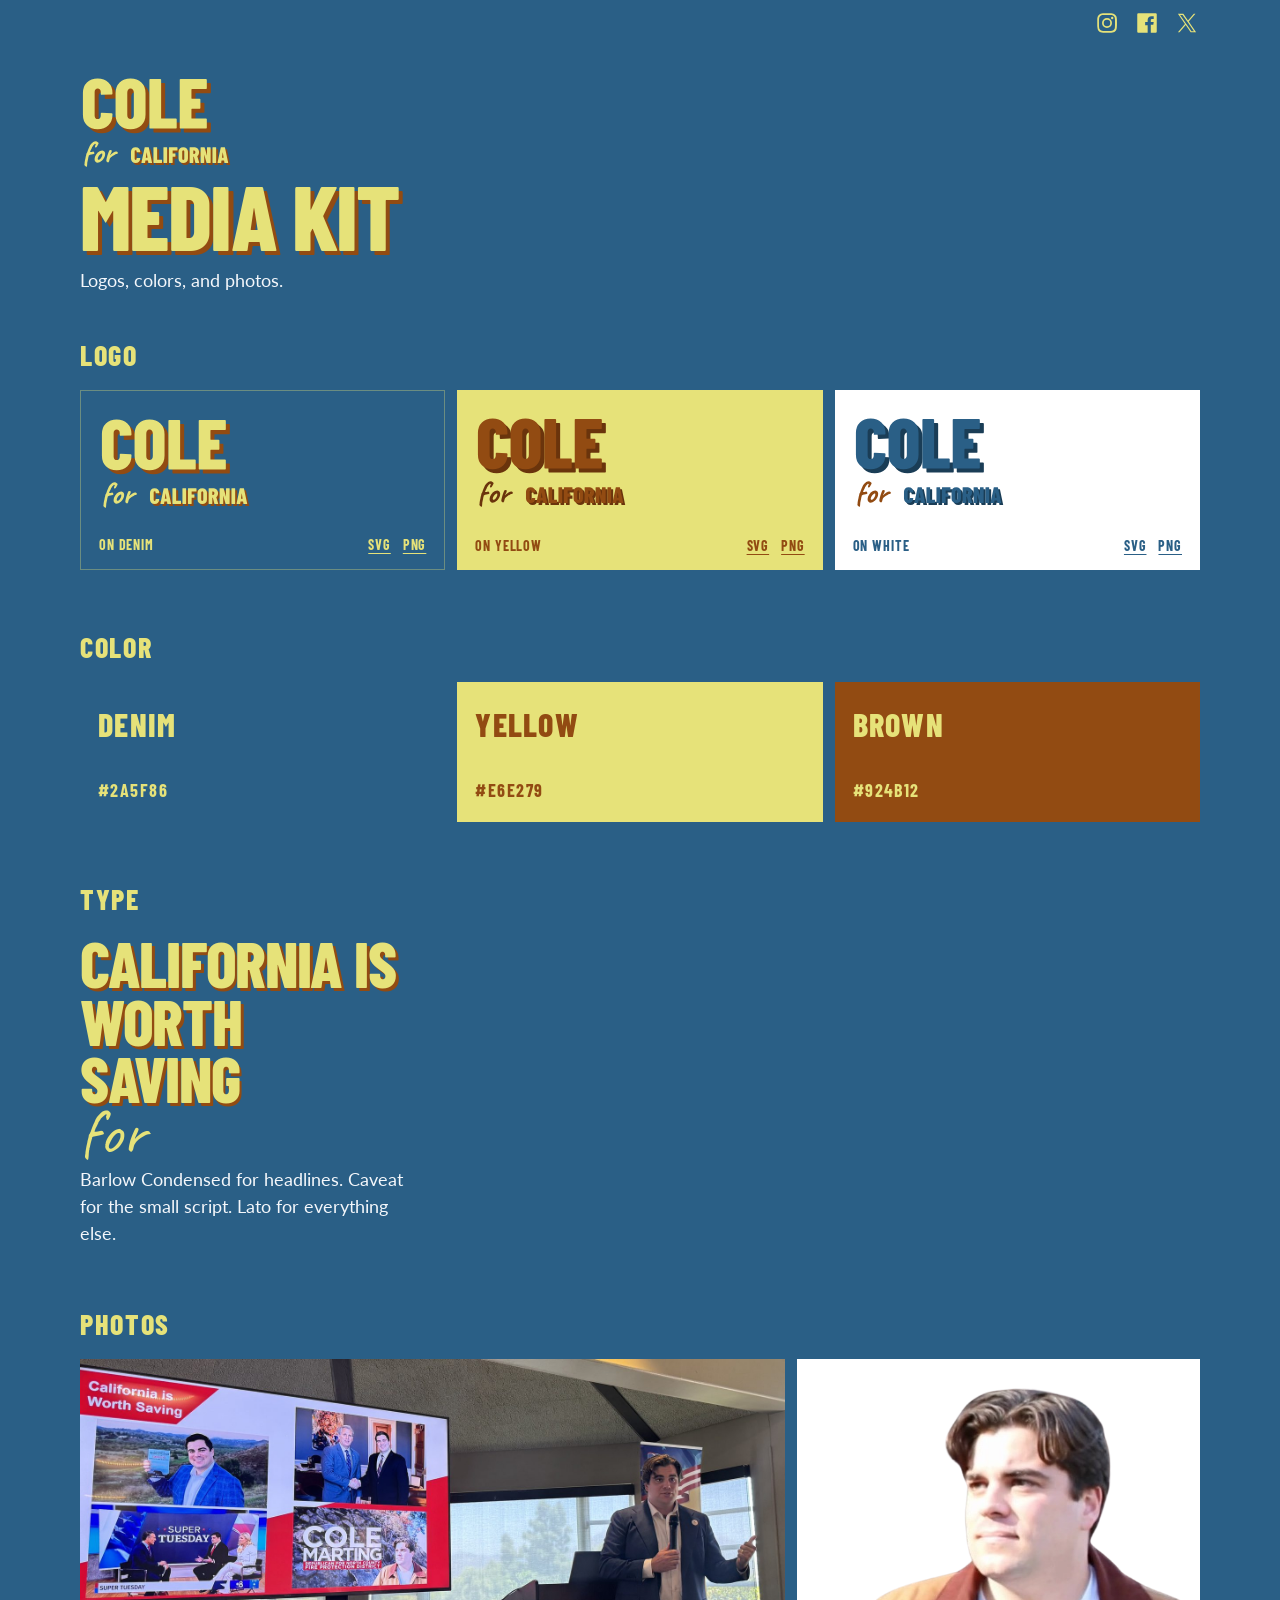
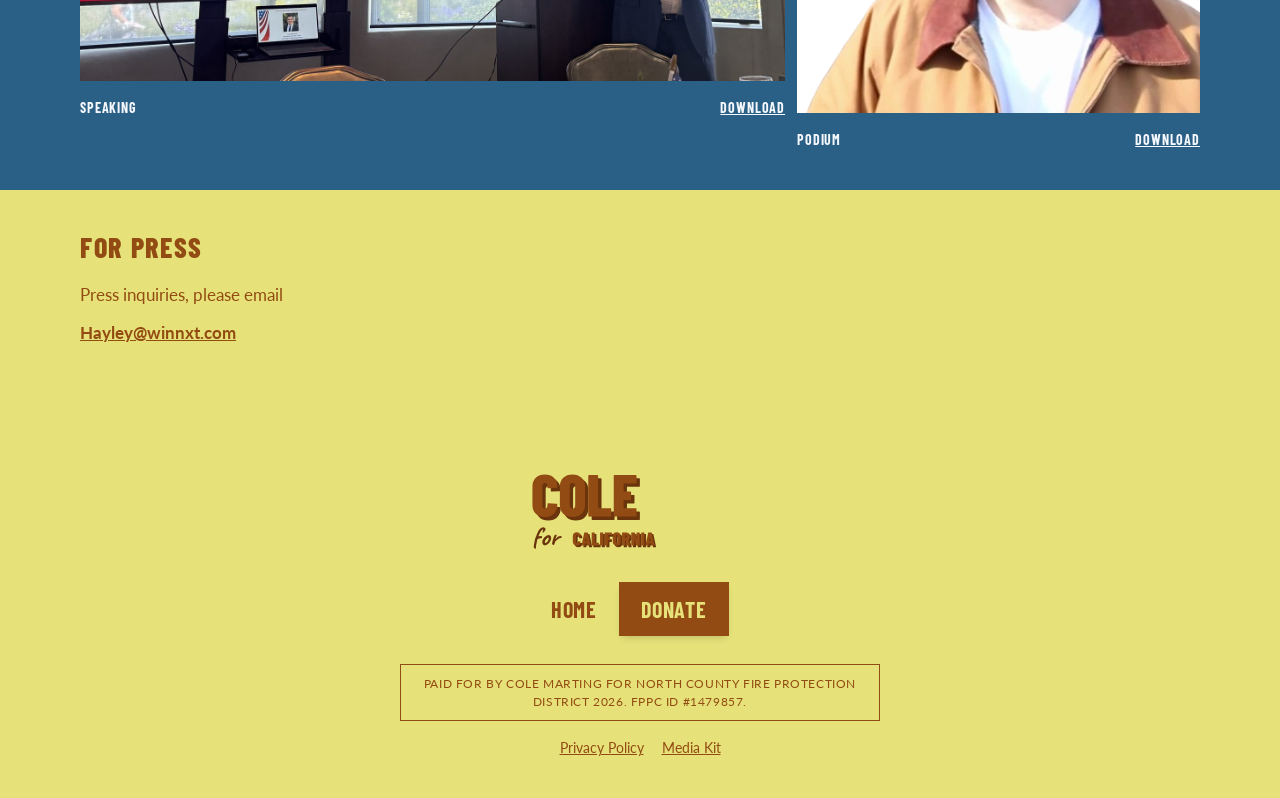
==== media.html @ 550438ad "Publish the post-cycle site. Static pages for GitHub Pages: denim, yellow, and brown, media kit with" ====
<!DOCTYPE html>
<html lang="en">
<head>
  <meta charset="utf-8">
  <meta name="viewport" content="width=device-width, initial-scale=1">
  <title>Media kit — Cole for California</title>
  <meta name="description" content="Stay in touch with Cole Marting and support the work in North County.">
  <meta name="theme-color" content="#2a5f86">
  <link rel="preconnect" href="https://fonts.googleapis.com">
  <link rel="preconnect" href="https://fonts.gstatic.com" crossorigin>
  <link rel="stylesheet" href="https://fonts.googleapis.com/css2?family=Barlow+Condensed:wght@600;700;800&family=Caveat:wght@600;700&family=Lato:wght@400;700&display=swap">
  <link rel="stylesheet" href="styles.css">
</head>
<body>
<div class="shell"><div class="content" id="content">
<nav class="topbar" aria-label="Social">
  <div class="topbar__inner container">
    <ul class="smnav">
      <li><a href="https://www.instagram.com/voteformarting/" target="_blank" rel="noreferrer noopener"><span class="sr-only">Instagram</span><svg viewBox="0 0 24 24" width="26" height="26" aria-hidden="true"><path d="M12 4.6c2.4 0 2.7 0 3.6.1.9 0 1.4.2 1.7.3.4.2.7.4 1 .7.3.3.5.6.7 1 .1.3.3.8.3 1.7.1.9.1 1.2.1 3.6s0 2.7-.1 3.6c0 .9-.2 1.4-.3 1.7-.2.4-.4.7-.7 1-.3.3-.6.5-1 .7-.3.1-.8.3-1.7.3-.9.1-1.2.1-3.6.1s-2.7 0-3.6-.1c-.9 0-1.4-.2-1.7-.3-.4-.2-.7-.4-1-.7-.3-.3-.5-.6-.7-1-.1-.3-.3-.8-.3-1.7C4.6 14.7 4.6 14.4 4.6 12s0-2.7.1-3.6c0-.9.2-1.4.3-1.7.2-.4.4-.7.7-1 .3-.3.6-.5 1-.7.3-.1.8-.3 1.7-.3.9-.1 1.2-.1 3.6-.1M12 3c-2.4 0-2.8 0-3.7.1-1 .1-1.6.2-2.2.4-.6.2-1.1.6-1.6 1.1-.5.5-.9 1-1.1 1.6-.2.6-.4 1.2-.4 2.2C3 9.2 3 9.6 3 12s0 2.8.1 3.7c.1 1 .2 1.6.4 2.2.2.6.6 1.1 1.1 1.6.5.5 1 .9 1.6 1.1.6.2 1.2.4 2.2.4 1 .1 1.3.1 3.7.1s2.8 0 3.7-.1c1-.1 1.6-.2 2.2-.4.6-.2 1.1-.6 1.6-1.1.5-.5.9-1 1.1-1.6.2-.6.4-1.2.4-2.2.1-1 .1-1.3.1-3.7s0-2.8-.1-3.7c-.1-1-.2-1.6-.4-2.2-.2-.6-.6-1.1-1.1-1.6-.5-.5-1-.9-1.6-1.1-.6-.2-1.2-.4-2.2-.4C14.8 3 14.4 3 12 3zm0 4.4A4.6 4.6 0 1 0 16.6 12 4.6 4.6 0 0 0 12 7.4zm0 7.6A3 3 0 1 1 15 12a3 3 0 0 1-3 3zm4.8-8.7a1.1 1.1 0 1 0 1.1 1.1 1.1 1.1 0 0 0-1.1-1.1z"/></svg></a></li>
      <li><a href="https://www.facebook.com/people/Cole-Marting-for-North-County-Fire-Protection-District/61575979709288/" target="_blank" rel="noreferrer noopener"><span class="sr-only">Facebook</span><svg viewBox="0 0 24 24" width="26" height="26" aria-hidden="true"><path d="M20 3H4a1 1 0 0 0-1 1v16a1 1 0 0 0 1 1h8.6v-7h-2.3V11h2.3V9.3c0-2.3 1.4-3.6 3.5-3.6.9 0 1.8.1 2.1.1v2.4h-1.4c-1.1 0-1.3.5-1.3 1.3V11h2.7l-.4 2.7h-2.3V21H20a1 1 0 0 0 1-1V4a1 1 0 0 0-1-1z"/></svg></a></li>
      <li><a href="https://x.com/cole_marting" target="_blank" rel="noreferrer noopener"><span class="sr-only">X</span><svg viewBox="0 0 24 24" width="26" height="26" aria-hidden="true"><path d="m13.6 10.7 6.2-7.3h-1.5l-5.4 6.3-4.3-6.2h-5l6.5 9.5-6.5 7.6h1.5l5.7-6.7 4.6 6.7h5l-6.8-9.9zm-2 2.4-.7-.9-5.3-7.6h2.3l4.3 6.1.7.9 5.5 7.9h-2.3l-4.5-6.4z"/></svg></a></li>
    </ul>
  </div>
</nav>
<header class="mainhed"><div class="container"><a href="index.html"><img class="wordmark" src="logos/cole-on-denim.svg" alt="Cole for California"></a></div></header>
<main class="kit">
  <div class="container kit__intro">
    <h1>Media kit</h1>
    <p>Logos, colors, and photos.</p>
  </div>
  <section class="container kit__block" aria-labelledby="kit-logos">
    <h2 id="kit-logos">Logo</h2>
    <div class="kit__locks">
      <figure class="kit__lock kit__lock--blue">
        <img class="wordmark" src="logos/cole-on-denim.svg" alt="Cole for California">
        <figcaption>On denim<span class="kit__dl"><a href="logos/cole-on-denim.svg" download>SVG</a><a href="logos/cole-on-denim.png" download>PNG</a></span></figcaption>
      </figure>
      <figure class="kit__lock kit__lock--yellow">
        <img class="wordmark" src="logos/cole-on-yellow.svg" alt="Cole for California">
        <figcaption>On yellow<span class="kit__dl"><a href="logos/cole-on-yellow.svg" download>SVG</a><a href="logos/cole-on-yellow.png" download>PNG</a></span></figcaption>
      </figure>
      <figure class="kit__lock kit__lock--white">
        <img class="wordmark" src="logos/cole-on-white.svg" alt="Cole for California">
        <figcaption>On white<span class="kit__dl"><a href="logos/cole-on-white.svg" download>SVG</a><a href="logos/cole-on-white.png" download>PNG</a></span></figcaption>
      </figure>
    </div>
  </section>
  <section class="container kit__block" aria-labelledby="kit-colors">
    <h2 id="kit-colors">Color</h2>
    <div class="kit__swatches">
      <div class="kit__swatch" style="background:#2A5F86;color:#E6E279"><strong>Denim</strong><span>#2A5F86</span></div>
      <div class="kit__swatch" style="background:#E6E279;color:#924B12"><strong>Yellow</strong><span>#E6E279</span></div>
      <div class="kit__swatch" style="background:#924B12;color:#E6E279"><strong>Brown</strong><span>#924B12</span></div>
    </div>
  </section>
  <section class="container kit__block" aria-labelledby="kit-type">
    <h2 id="kit-type">Type</h2>
    <div class="kit__type">
      <p class="kit__display">California Is Worth Saving</p>
      <p class="kit__script">for</p>
      <p class="kit__body">Barlow Condensed for headlines. Caveat for the small script. Lato for everything else.</p>
    </div>
  </section>
  <section class="container kit__block" aria-labelledby="kit-photos">
    <h2 id="kit-photos">Photos</h2>
    <div class="kit__photos">
      <figure>
        <img src="cole-speaking.jpg" alt="Cole Marting speaking beside a screen that reads California is Worth Saving" width="1600" height="730">
        <figcaption>Speaking<a href="cole-speaking.jpg" download>Download</a></figcaption>
      </figure>
      <figure>
        <img src="cole-headshot.png" alt="Cole Marting at a podium">
        <figcaption>Podium<a href="cole-headshot.png" download>Download</a></figcaption>
      </figure>
    </div>
  </section>
  <section class="kit__note" aria-labelledby="kit-press">
    <div class="container">
      <h2 id="kit-press">For press</h2>
      <p>Press inquiries, please email</p>
      <p><a href="mailto:Hayley@winnxt.com">Hayley@winnxt.com</a></p>
    </div>
  </section>
</main>

<footer class="ftr">
  <div class="container">
    <div class="ftr__logo"><a href="index.html"><img class="wordmark" src="logos/cole-on-yellow.svg" alt="Cole for California"></a></div>
    <nav class="ftnav" aria-label="Footer">
      <a href="index.html">Home</a>
      <a class="btn" href="https://secure.winred.com/cole-marting-for-north-county-fire-protection-district-2026/donate-today" target="_blank" rel="noreferrer noopener">Donate</a>
    </nav>
    <p class="ftr__disclaimer">Paid for by Cole Marting for North County Fire Protection District 2026. FPPC ID #1479857.</p>
    <div class="ftr__sub">
      <a href="privacy.html">Privacy Policy</a>
      <a href="media.html">Media Kit</a>
    </div>
  </div>
</footer>
</div></div><script src="site.js"></script></body></html>
---- styles.css ----
:root {
  --brand: #924b12;
  --brand-deep: #6a340c;
  --ink: #212121;
  --paper: #2a5f86;
  --cream: #f7f8fb;
  --yellow: #e6e279;
  --display: "Barlow Condensed", "Arial Narrow", sans-serif;
  --serif: Fraunces, "Times New Roman", serif;
  --script: Caveat, cursive;
  --body: Lato, Helvetica, Arial, sans-serif;
}

* { box-sizing: border-box; }
html, body { margin: 0; }
body {
  min-height: 100vh;
  background: var(--yellow);
  color: var(--ink);
  font-family: var(--body);
  font-size: 18px;
  line-height: 1.5;
  text-rendering: optimizeSpeed;
}
img { max-width: 100%; display: block; }
button, input { font: inherit; }
a { color: inherit; }
button:not(:disabled) { cursor: pointer; }

.shell { min-height: 100vh; }
.content {
  position: relative;
  z-index: 30;
  display: flex;
  flex-direction: column;
  min-height: 100vh;
  background: var(--yellow);
  box-shadow: 0 -0.45em 0.9em rgba(19, 17, 12, 0.28);
  transition: margin-top 1100ms ease-in-out;
}
.container {
  width: min(1248px, calc(100% - 32px));
  margin: 0 auto;
}
@media (min-width: 1024px) {
  .container { width: min(1248px, calc(100% - 160px)); }
}

.takeover {
  position: fixed;
  top: 0;
  left: 0;
  right: 0;
  background: #fff;
  color: var(--brand);
  z-index: 20;
  max-height: 0;
  overflow: hidden;
  transition: max-height 1100ms ease-in-out;
}
.takeover[hidden] { display: none; }
.takeover__inner { padding: 48px 0 28px; }
.takeover__hed {
  margin: 0;
  font-family: var(--display);
  font-weight: 700;
  font-size: clamp(40px, 10vw, 52px);
  line-height: 0.92;
  letter-spacing: -0.02em;
  text-transform: uppercase;
  color: var(--brand);
  text-align: center;
}
.takeover__hed b {
  font-family: var(--display);
  font-weight: 800;
  letter-spacing: -0.02em;
  color: var(--brand);
  text-shadow: none;
}
.takeover__dek {
  margin: 0.45em 0 0;
  font-size: 16px;
  line-height: 1.45;
  color: var(--brand);
  text-align: center;
}
.takeover__cta { margin-top: 1.1em; }
.takeover__don {
  display: grid;
  grid-template-columns: repeat(2, minmax(0, 1fr));
  gap: 8px;
}
.takeover__btn {
  display: flex;
  align-items: center;
  justify-content: center;
  min-height: 52px;
  padding: 12px 10px;
  background: var(--brand);
  color: var(--yellow);
  text-decoration: none;
  border: 0;
  font-family: var(--display);
  font-weight: 700;
  font-size: 20px;
  letter-spacing: 0.01em;
  text-transform: uppercase;
  box-shadow: 0 0.1875em 0.375em -0.1875em rgba(19, 17, 12, 0.25);
}
.takeover__btn:hover { background: var(--brand-deep); color: var(--yellow); }
.takeover__btn--other { text-transform: none; font-size: 18px; }
.takeover__close {
  position: absolute;
  top: 12px;
  right: 14px;
  width: 36px;
  height: 36px;
  padding: 0;
  border: 0;
  background: transparent;
  color: var(--brand);
}
.takeover__close svg { width: 28px; height: 28px; display: block; }
.sr-only {
  position: absolute;
  width: 1px;
  height: 1px;
  padding: 0;
  margin: -1px;
  overflow: hidden;
  clip: rect(0, 0, 0, 0);
  border: 0;
}

@media (min-width: 1024px) {
  .takeover__inner {
    max-width: 960px;
    margin: 0 auto;
    padding: 52px 0 36px;
    display: flex;
    align-items: flex-start;
    justify-content: center;
  }
  .takeover__body { flex: 1; }
  .takeover__hed { font-size: 62px; text-align: left; }
  .takeover__dek { font-size: 18px; text-align: left; max-width: 28em; }
  .takeover__cta { width: 40%; flex-shrink: 0; margin: 0 0 0 8%; }
  .takeover__close { top: 16px; right: 22px; }
}

.topbar {
  background: var(--paper);
  color: var(--yellow);
  min-height: 46px;
  position: relative;
  z-index: 5;
}
.topbar__inner {
  display: flex;
  align-items: center;
  justify-content: flex-end;
  min-height: 46px;
}
.smnav { display: flex; align-items: center; gap: 14px; list-style: none; margin: 0; padding: 8px 0; }
.smnav a { display: block; color: var(--yellow); }
.smnav svg { width: 26px; height: 26px; display: block; fill: currentColor; }
.smnav a:hover { color: #fff; }

.mainhed {
  position: absolute;
  top: 58px;
  left: 0;
  right: 0;
  z-index: 6;
  pointer-events: none;
}
.mainhed a { pointer-events: auto; display: inline-block; }
.wordmark { width: min(240px, 62vw); height: auto; display: block; }

.hero {
  background: var(--paper);
  color: #f4f7fb;
  display: flex;
  flex-direction: column;
  padding: 108px 0 36px;
}
.hero__inner { display: flex; flex-direction: column; }
.hero__ft { order: -1; margin-bottom: 12px; }
.hero__img {
  width: 100%;
  max-width: none;
  height: auto;
  margin: 0 auto;
}
.hero__hed {
  margin: 0 0 0.35em;
  font-family: var(--display);
  font-weight: 800;
  font-size: clamp(46px, 12vw, 58px);
  line-height: 0.9;
  letter-spacing: -0.02em;
  text-transform: uppercase;
  color: var(--yellow);
  text-shadow: 0.055em 0.055em 0 #924b12;
  text-align: left;
}
.hero__hed i,
.is-mark {
  font-family: var(--script);
  font-style: normal;
  font-weight: 700;
  text-transform: none;
  font-size: 0.78em;
  letter-spacing: 0;
  display: inline-block;
  transform: rotate(-6.855deg);
  transform-origin: 50% 50%;
  padding: 0 0.08em;
  position: relative;
  top: -0.06em;
  color: var(--yellow);
  text-shadow: none;
}
.is-mark__lines {
  position: absolute;
  left: -8%;
  bottom: -0.22em;
  width: 108%;
  height: auto;
  overflow: visible;
  pointer-events: none;
}
.is-mark__lines path {
  fill: none;
  stroke: var(--yellow);
  stroke-width: 6;
  stroke-linecap: round;
  stroke-linejoin: round;
  stroke-dasharray: 100;
  stroke-dashoffset: 100;
}
.is-mark.is-in .is-mark__lines path {
  animation: pen-draw 0.38s cubic-bezier(0.2, 0, 0.15, 1) forwards;
}
@keyframes pen-draw {
  to { stroke-dashoffset: 0; }
}
@media (prefers-reduced-motion: reduce) {
  .is-mark__lines path {
    stroke-dashoffset: 0;
    animation: none;
  }
}
.signup { color: var(--ink); text-align: left; }
.signup__disclaimer {
  margin: 4px 0 10px;
  font-size: 12px;
  line-height: 1.45;
  color: #f4f7fb;
}
.signup__disclaimer a { color: #f4f7fb; }
.hero__content { width: 100%; }

@media (min-width: 1024px) {
  .hero { padding: 132px 0 64px; }
  .hero__inner {
    flex-direction: row;
    align-items: flex-start;
    justify-content: center;
  }
  .hero__ft { order: -1; flex: 1; margin: 0; min-width: 0; }
  .hero__img { width: 100%; max-width: 100%; height: auto; margin: 0; }
  .hero__content { width: 45%; max-width: 512px; flex-shrink: 0; margin-left: 6%; margin-top: -106px; }
  .hero__hed { font-size: 67px; }
  .wordmark { width: 262px; }
  .mainhed { top: 72px; }
}

.signup [data-form] .inline-container,
.signup .inline-container {
  max-width: none !important;
  background: transparent !important;
  position: relative !important;
}
.signup .emailoctopus-form-wrapper { margin: 0 !important; padding: 0 !important; }
.signup .emailoctopus-form-row { margin: 0 !important; padding: 0 !important; }
.signup .form-control,
.signup input.form-control {
  width: 100% !important;
  height: 53px !important;
  margin: 0 0 8px !important;
  padding: 12px !important;
  border-radius: 0 !important;
  border: 1px solid var(--cream) !important;
  background: var(--cream) !important;
  color: var(--ink) !important;
  font-family: var(--body) !important;
  font-size: 18px !important;
  line-height: 1.3 !important;
  box-shadow: none !important;
  appearance: none;
}
.signup .form-control::placeholder { color: #5c5c5c; }
.signup .form-control:focus {
  outline: 2px solid var(--brand);
  outline-offset: 1px;
}
.signup .field-row { display: flex; gap: 7px; }
.signup .field-row > * { min-width: 0; }
.signup .field-row--half > * { flex: 1; }
.signup input[type="submit"] {
  width: 100% !important;
  margin-top: 2px !important;
  border-radius: 0 !important;
  border: 3px solid var(--brand) !important;
  background: var(--brown, #924b12) !important;
  color: #fff !important;
  font-family: var(--display) !important;
  font-weight: 700 !important;
  font-size: 25px !important;
  letter-spacing: 0.02em !important;
  text-transform: uppercase !important;
  padding: 0.45em 1em !important;
  line-height: 1.1 !important;
  box-shadow: 0 0.1875em 0.375em -0.1875em rgba(19, 17, 12, 0.25) !important;
  cursor: pointer;
}
.signup input[type="submit"]:hover {
  background: var(--brand-deep) !important;
  border-color: var(--brand-deep) !important;
}
.signup .emailoctopus-success-message:empty,
.signup .emailoctopus-error-message:empty { display: none; }
.signup .emailoctopus-success-message,
.signup .emailoctopus-error-message {
  margin: 0 0 8px;
  font-size: 16px;
  color: var(--ink);
}
.signup .emailoctopus-error-message { color: var(--brand-deep); }
.signup .mastfoot,
.signup [eo-block="text"],
.signup .text-center { display: none !important; }
.signup .emailoctopus-form-row-hp {
  position: absolute !important;
  left: -9999px !important;
  height: 0 !important;
  overflow: hidden !important;
}
.signup input[type="number"]::-webkit-outer-spin-button,
.signup input[type="number"]::-webkit-inner-spin-button { appearance: none; margin: 0; }

.ftr {
  background: var(--yellow);
  color: var(--brand);
  padding: 48px 0 40px;
  margin-top: auto;
}
.ftr__logo { display: flex; justify-content: center; margin-bottom: 28px; }
.ftr__logo .wordmark { width: 220px; }
.ftnav { display: flex; justify-content: center; align-items: center; gap: 22px; margin-bottom: 28px; }
.ftnav a {
  color: var(--brand);
  text-decoration: none;
  font-family: var(--display);
  font-weight: 700;
  font-size: 22px;
  text-transform: uppercase;
  letter-spacing: 0.03em;
}
.ftnav .btn {
  background: var(--brand);
  color: var(--yellow);
  border: 3px solid var(--brand);
  padding: 0.35em 0.9em;
  box-shadow: 0 0.1875em 0.375em -0.1875em rgba(19, 17, 12, 0.25);
}
.ftnav .btn:hover { background: var(--brand-deep); border-color: var(--brand-deep); color: var(--yellow); }
.ftr__disclaimer {
  display: table;
  margin: 0 auto 16px;
  max-width: 480px;
  padding: 0.85em 1.4em;
  border: 1px solid var(--brand);
  text-align: center;
  text-transform: uppercase;
  letter-spacing: 0.05em;
  font-size: 12px;
  line-height: 1.45;
}
.ftr__sub {
  display: flex;
  justify-content: center;
  gap: 18px;
  font-size: 14px;
}
.ftr__sub a { color: var(--brand); }

.page {
  background: #f4f6f8;
  color: var(--ink);
  padding: 120px 0 72px;
}
.page h1 {
  font-family: var(--display);
  font-weight: 800;
  text-transform: uppercase;
  font-size: clamp(40px, 8vw, 64px);
  line-height: 0.92;
  color: var(--brand);
  margin: 0 0 8px;
}
.page h2 {
  max-width: 40em;
  margin: 1.35em 0 0.3em;
  font-family: var(--display);
  font-weight: 700;
  font-size: 26px;
  line-height: 1.1;
  letter-spacing: 0.01em;
  text-transform: uppercase;
  color: var(--ink);
}
.page__updated { margin: 0 0 1.1em; font-size: 15px; }
.page p { max-width: 40em; font-size: 17px; }
.page a { color: var(--brand); }

.kit { background: var(--paper); color: #f4f7fb; }
.kit__intro { padding: 128px 0 12px; }
.kit h1 {
  margin: 0 0 12px;
  font-family: var(--display);
  font-weight: 800;
  font-size: clamp(56px, 10vw, 92px);
  line-height: 0.88;
  letter-spacing: -0.02em;
  text-transform: uppercase;
  color: var(--yellow);
  text-shadow: 0.045em 0.045em 0 var(--brand);
}
.kit__intro p { max-width: 28em; margin: 0; font-size: 18px; }
.kit__block { padding: 28px 0; }
.kit h2 {
  margin: 0 0 14px;
  font-family: var(--display);
  font-weight: 800;
  font-size: 28px;
  letter-spacing: 0.06em;
  text-transform: uppercase;
  color: var(--yellow);
}
.kit__locks, .kit__swatches, .kit__photos {
  display: grid;
  gap: 12px;
}
.kit__lock, .kit__photos figure { margin: 0; }
.kit__lock {
  display: flex;
  flex-direction: column;
  justify-content: space-between;
  min-height: 180px;
  padding: 22px 18px 14px;
}
.kit__dl { display: flex; gap: 12px; }
.kit__dl a { color: inherit; text-decoration: underline; text-underline-offset: 3px; }
.kit__lock figcaption, .kit__photos figcaption {
  display: flex;
  justify-content: space-between;
  gap: 12px;
  margin-top: 16px;
  font-family: var(--display);
  font-weight: 700;
  letter-spacing: 0.06em;
  text-transform: uppercase;
  font-size: 14px;
}
.kit__lock--blue { background: var(--paper); color: var(--yellow); border: 1px solid rgba(230, 226, 121, 0.35); }
.kit__lock--yellow { background: var(--yellow); color: var(--brand); }
.kit__lock--white { background: #fff; color: var(--paper); }
.kit__swatch {
  min-height: 140px;
  padding: 18px;
  display: flex;
  flex-direction: column;
  justify-content: space-between;
}
.kit__swatch strong {
  font-family: var(--display);
  font-weight: 800;
  font-size: 32px;
  letter-spacing: 0.04em;
  text-transform: uppercase;
}
.kit__swatch span { font-family: var(--display); font-weight: 700; letter-spacing: 0.08em; }
.kit__type { max-width: 18em; }
.kit__display {
  margin: 0;
  font-family: var(--display);
  font-weight: 800;
  font-size: clamp(42px, 8vw, 64px);
  line-height: 0.9;
  letter-spacing: -0.02em;
  text-transform: uppercase;
  color: var(--yellow);
  text-shadow: 0.045em 0.045em 0 var(--brand);
}
.kit__script {
  margin: 0;
  font-family: var(--script);
  font-size: 64px;
  line-height: 0.8;
  color: var(--yellow);
}
.kit__body { margin: 8px 0 0; max-width: 28em; }
.kit__photos img { width: 100%; height: auto; display: block; background: #fff; }
.kit__photos a { color: inherit; }
.kit__note { background: var(--yellow); color: var(--brand); padding: 36px 0 64px; margin-top: 12px; }
.kit__note h2 { color: var(--brand); }
.kit__note p { max-width: 38em; margin: 0 0 12px; font-size: 17px; }
.kit__note a { color: var(--brand); font-weight: 700; }
@media (min-width: 800px) {
  .kit__locks, .kit__swatches { grid-template-columns: repeat(3, 1fr); }
  .kit__photos { grid-template-columns: 1.4fr 0.8fr; align-items: start; }
}

@media (prefers-reduced-motion: reduce) {
  .content { transition: none; }
  .takeover { transition: none; }
}
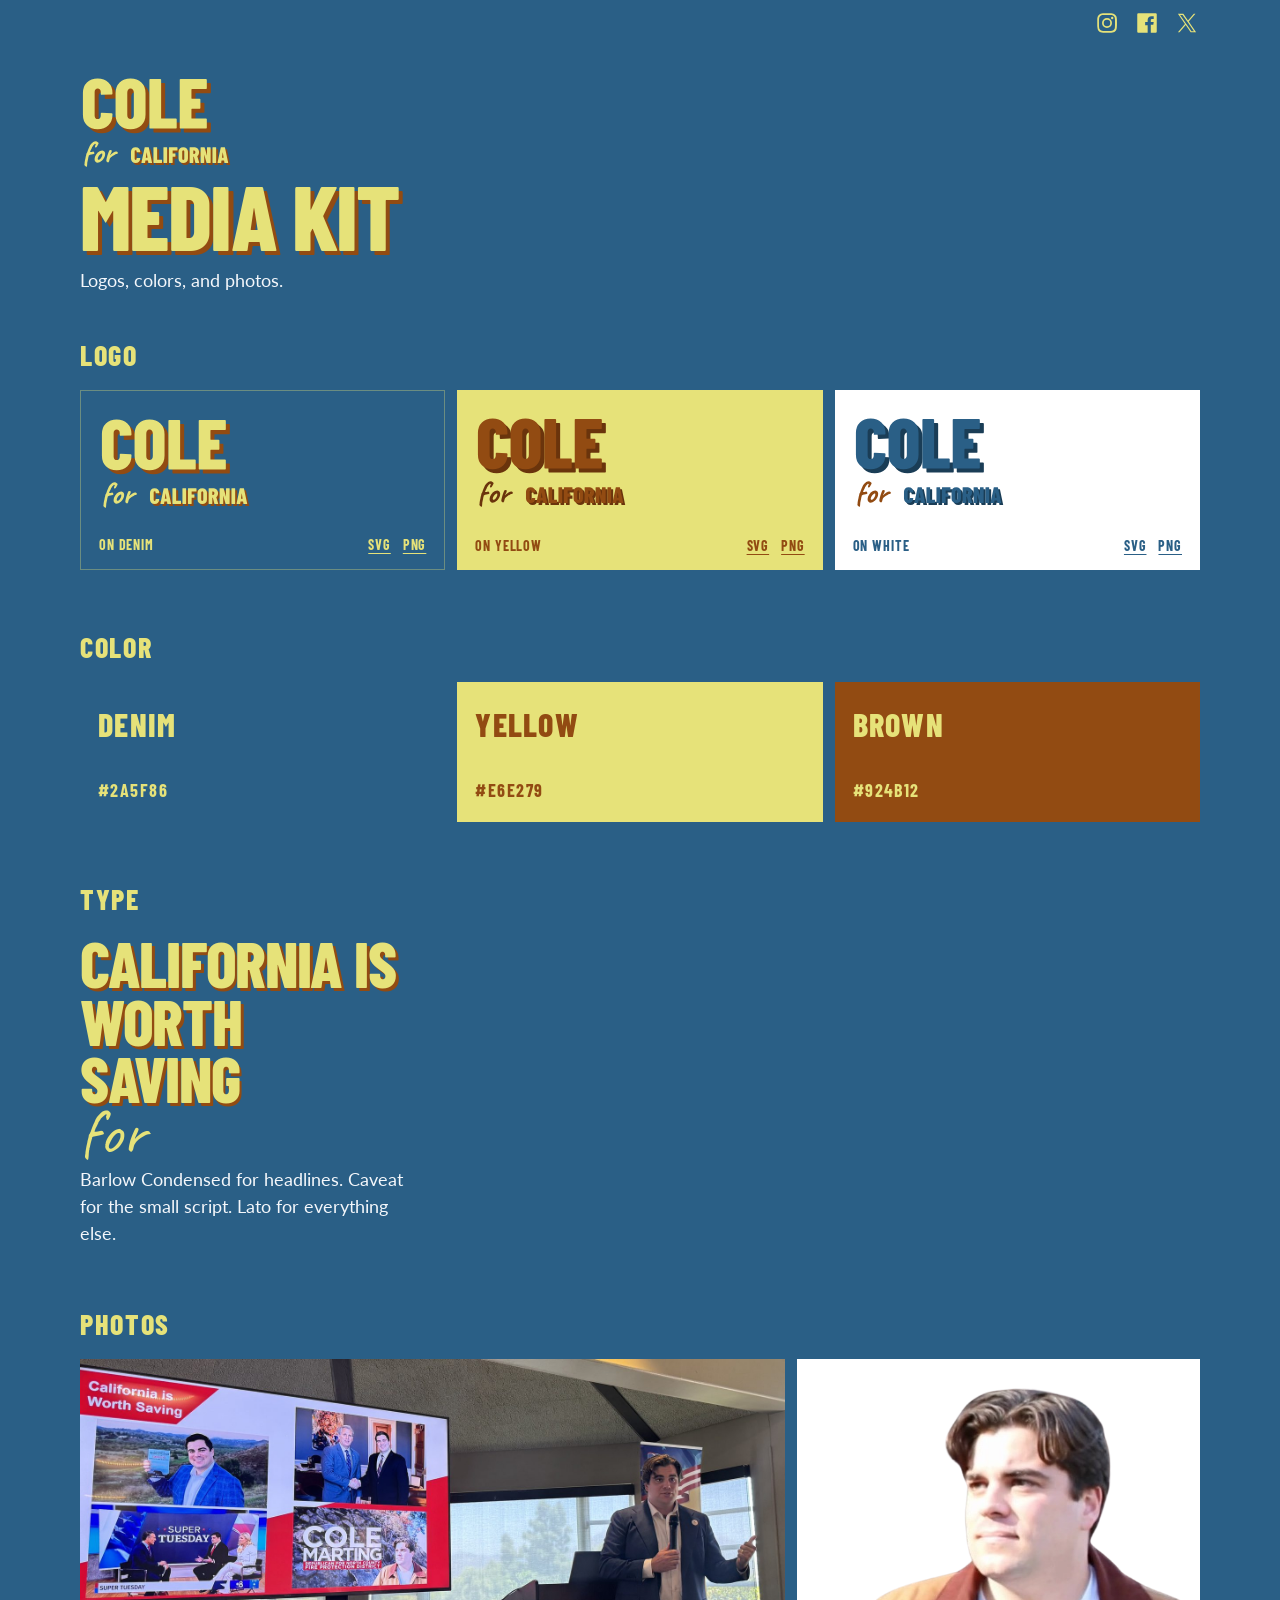
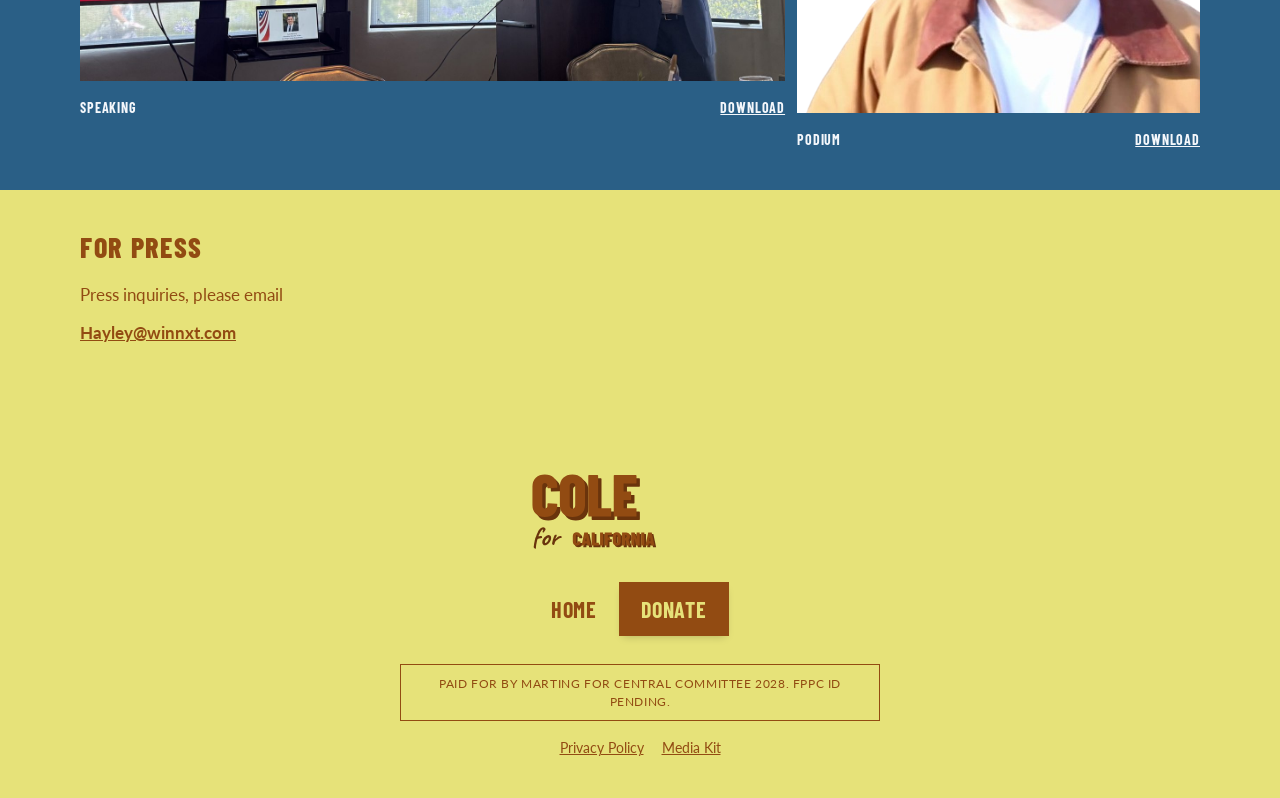
==== commit d704fbf8: "Update the committee name to Marting for Central Committee 2028." ====
--- a/media.html
+++ b/media.html
@@ -90,7 +90,7 @@
       <a href="index.html">Home</a>
       <a class="btn" href="https://secure.winred.com/cole-marting-for-north-county-fire-protection-district-2026/donate-today" target="_blank" rel="noreferrer noopener">Donate</a>
     </nav>
-    <p class="ftr__disclaimer">Paid for by Cole Marting for North County Fire Protection District 2026. FPPC ID #1479857.</p>
+    <p class="ftr__disclaimer">Paid for by Marting for Central Committee 2028. FPPC ID pending.</p>
     <div class="ftr__sub">
       <a href="privacy.html">Privacy Policy</a>
       <a href="media.html">Media Kit</a>
